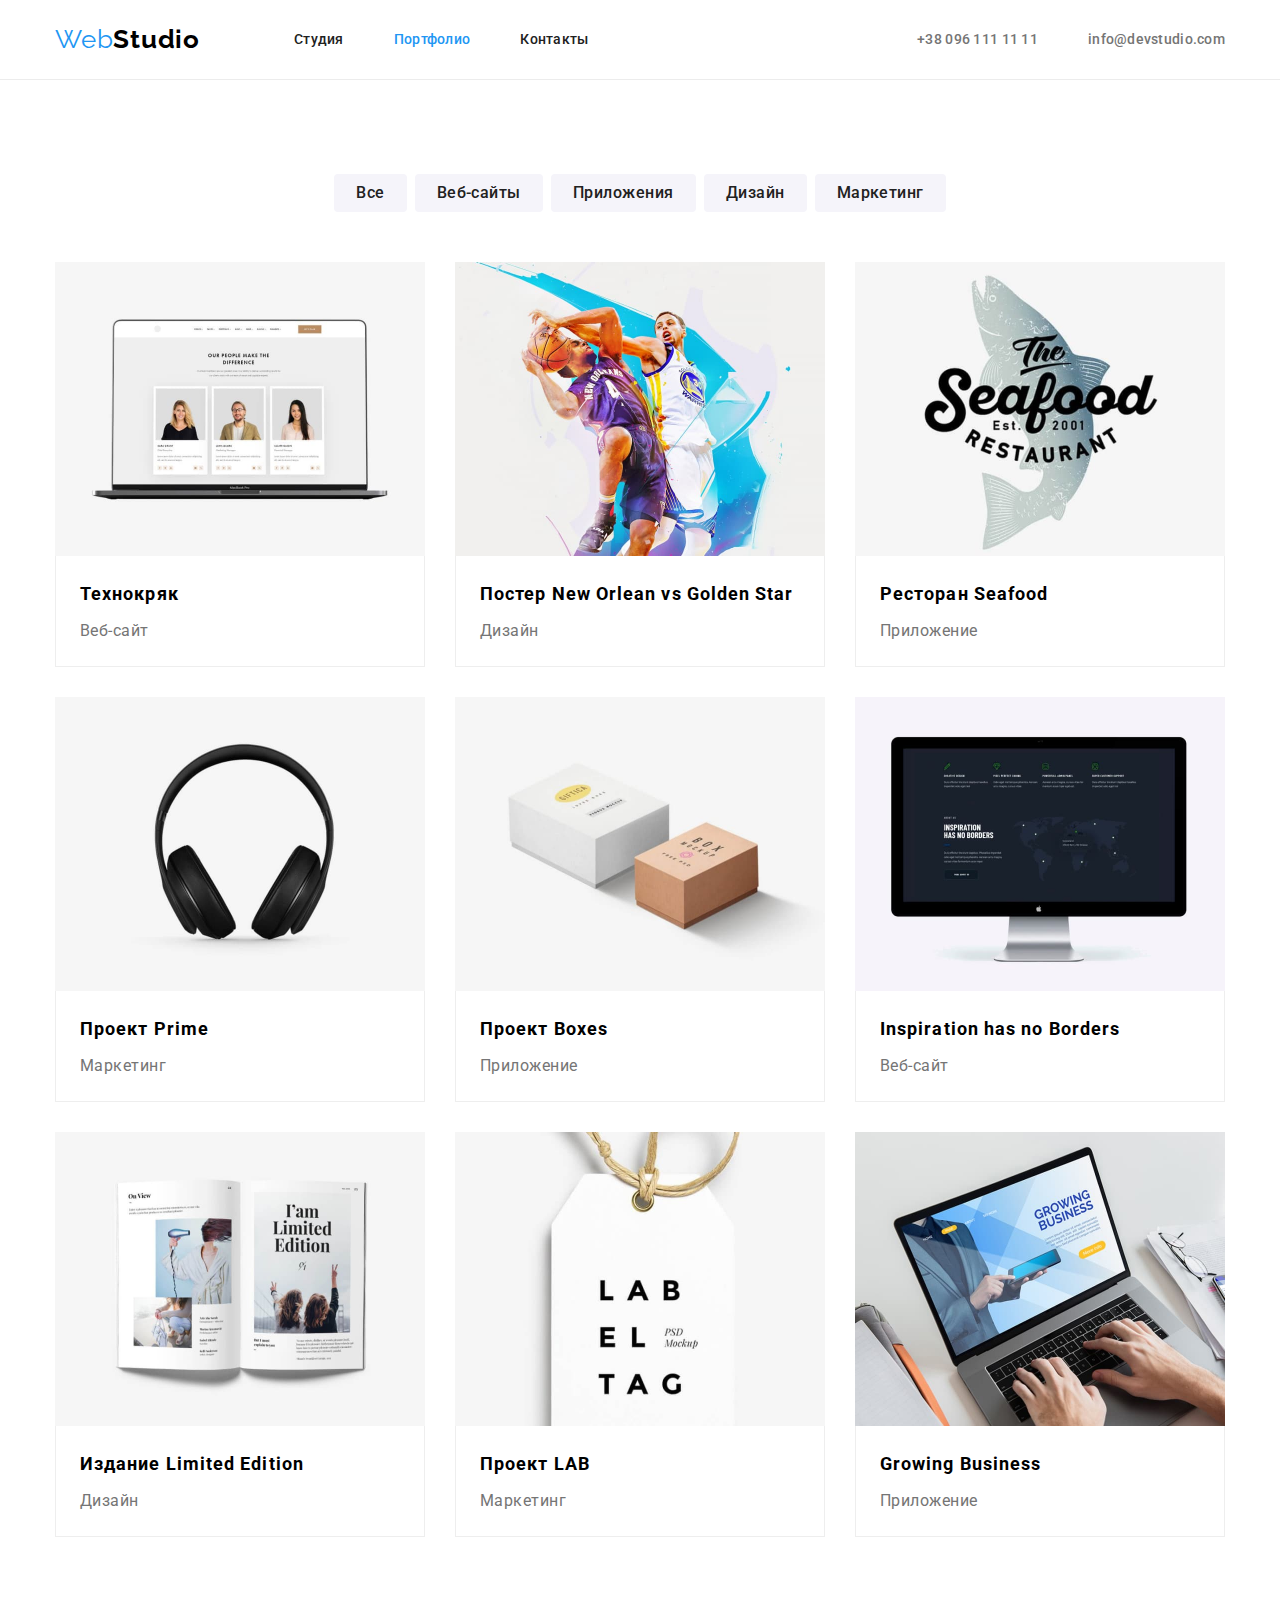
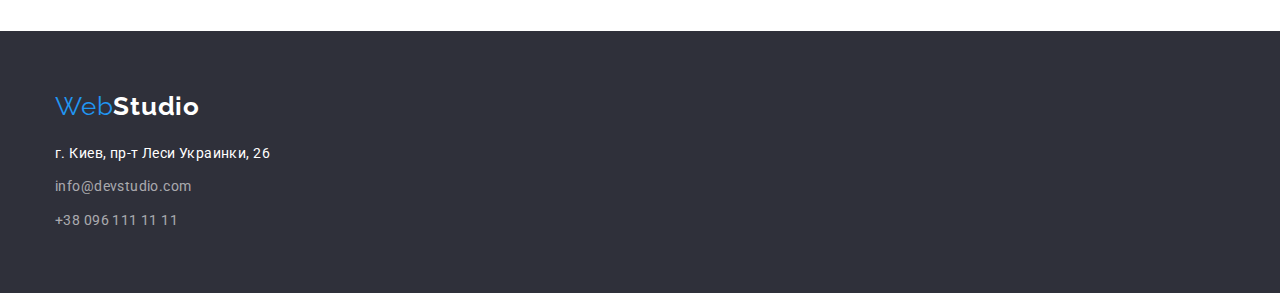
==== portfolio.html @ f8a1d0ba "HW-04 Начало" ====
<!DOCTYPE html>
<html lang="en">
  <head>
    <meta charset="UTF-8" />
    <meta http-equiv="X-UA-Compatible" content="IE=edge" />
    <meta name="viewport" content="width=device-width, initial-scale=1.0" />
    <title>Document</title>
    <link
      href="https://fonts.googleapis.com/css2?family=Raleway:wght@700&family=Roboto:wght@400;500;700;900&display=swap"
      rel="stylesheet"
    />
    <link rel="stylesheet" href="https://cdnjs.cloudflare.com/ajax/libs/modern-normalize/1.1.0/modern-normalize.min.css">
    <link rel="stylesheet" href="./css/style.css" />
  </head>

  <body class="page">
    <!-- Top line (Header) -->
    <header class="header">
      <div class="container flex">
        <nav class="flex">
          <a href="#" class="logo nounderline">Web<span class="logo-black">Studio</span></a>
          <ul class="site-nav list flex">
            <li><a href="./index.html" class="link nounderline">Студия</a></li>
            <li><a href="./portfolio.html" class="link current nounderline">Портфолио</a></li>
            <li><a href="#footer" class="link nounderline">Контакты</a></li>
          </ul>
        </nav>
        <ul class="header-contacts list flex">
          <li><a href="tel:380961111111" class="contact nounderline">+38 096 111 11 11</a></li>
          <li>
            <a href="mailto:info@devstudio.com" class="contact nounderline">info@devstudio.com</a>
          </li>
        </ul>
      </div>
    </header>

    <!-- Main content -->
    <main>
      <!-- Buttons on top -->
      <section class="section">
        <div class="container">
          <ul class="filters list flex">
            <li>
              <button type="button" class="button">Все</button>
            </li>
            <li>
              <button type="button" class="button">Веб-сайты</button>
            </li>
            <li>
              <button type="button" class="button">Приложения</button>
            </li>
            <li>
              <button type="button" class="button">Дизайн</button>
            </li>
            <li>
              <button type="button" class="button">Маркетинг</button>
            </li>
          </ul>
        
        <!-- Projecs  -->
        
          <ul class="card-set list flex">
            <li class="item">
              <a href="#" class="project nounderline">
                <img src="./images/tehnokrak.jpg" alt="Технокряк" width="370" class="image"/>
                <div class="project-name">
                  <h2 class="projects-title">Технокряк</h2>
                  <p class="projects-description">Веб-сайт</p>
                </div>
              </a>
            </li>
            <li class="item">
              <a href="#" class="project nounderline">
                <img src="./images/new-orlean.jpg" alt="Постер New Orlean vs Golden Star" width="370" class="image"/>
                <div class="project-name">
                  <h2 class="projects-title">Постер New Orlean vs Golden Star</h2>
                  <p class="projects-description">Дизайн</p>
                </div>
              </a>
            </li>
            <li class="item">
              <a href="#" class="project nounderline">
                <img src="./images/seafood.jpg" alt="Ресторан Seafood" width="370" class="image"/>
                <div class="project-name">
                  <div>
                    <h2 class="projects-title">Ресторан Seafood</h2>
                    <p class="projects-description">Приложение</p>
                  </div>
                </div>
              </a>
            </li>
            <li class="item">
              <a href="#" class="project nounderline">
                <img src="./images/prime.jpg" alt="Проект Prime" width="370" class="image"/>
                <div class="project-name">
                  <h2 class="projects-title">Проект Prime</h2>
                  <p class="projects-description">Маркетинг</p>
                </div>
              </a>
            </li>
            <li class="item">
              <a href="#" class="project nounderline">
                <img src="./images/boxes.jpg" alt="Проект Boxes" width="370" class="image"/>
                <div class="project-name">
                  <h2 class="projects-title">Проект Boxes</h2>
                  <p class="projects-description">Приложение</p>
                </div>
              </a>
            </li>
            <li class="item">
              <a href="#" class="project nounderline">
                <img src="./images/inspirion.jpg" alt="Inspiration has no Borders" width="370" class="image"/>
                <div class="project-name">
                  <h2 class="projects-title">Inspiration has no Borders</h2>
                  <p class="projects-description">Веб-сайт</p>
                </div>
              </a>
            </li>
            <li class="item">
              <a href="#" class="project nounderline">
                <img src="./images/limited-edition.jpg" alt="Издание Limited Edition" width="370" class="image"/>
                <div class="project-name">
                  <h2 class="projects-title">Издание Limited Edition</h2>
                  <p class="projects-description">Дизайн</p>
                </div>
              </a>
            </li>
            <li class="item">
              <a href="#" class="project nounderline">
                <img src="./images/lab.jpg" alt="Проект LAB" width="370" class="image"/>
                <div class="project-name">
                  <h2 class="projects-title">Проект LAB</h2>
                  <p class="projects-description">Маркетинг</p>
                </div>
              </a>
            </li>
            <li class="item">
              <a href="#" class="project nounderline">
                <img src="./images/growing-business.jpg" alt="Growing Business" width="370" class="image"/>
                <div class="project-name">
                  <h2 class="projects-title">Growing Business</h2>
                  <p class="projects-description">Приложение</p>
                </div>
              </a>
            </li>
          </ul>
        </div>
        
      </section>


      
    </main>

    <!-- Bottom section (Footer)-->
    <footer class="footer">
      <div class="container">
        <a href="#" class="logo nounderline">Web<span class="logo-white">Studio</span></a>
        <address>
          <ul class="footer-contacts list">
            <li>
              <a href="https://goo.gl/maps/EXekWtUb8diJgZ9C8" target="_blank" rel="noopener noreferrer" class="adress nounderline">г. Киев, пр-т Леси Украинки, 26</a>
            </li>
            <li>
              <a href="mailto:info@devstudio.com" class="contact nounderline">info@devstudio.com</a>
            </li>
            <li><a href="tel:380961111111" class="contact nounderline">+38 096 111 11 11</a></li>
          </ul>
        </address>
      </div>
    </footer>
  
  </body>
</html>
---- css/style.css ----
/* 
Text color
#757575 - primary color (text)
#212121 - secondary color (title) 

#000000 - webstudio + adress + H1 + text button
#2196F3 - links 
rgba(255, 255, 255, 0.6) - tel+email in footer

Background color
#E5E5E5 - primary background
#F5F4FA - secondary background
*/
:root {
  --primary-text-color: #757575;
  --title-text-color: #212121;
  --links-color: #2196f3;
  --contacts-footer-color: rgba(255, 255, 255, 0.6);
  --white-text-color: #ffffff;
  --black-text-color: #000000;

  --white-background-color: #ffffff;
  --footer-hero-background: #2f303a;
  --primary-background: #e5e5e5;
  --secondary-background: #f5f4fa;
}

.page {
  background-color: #ffffff;
  color: var(--primary-text-color);
  font-family: Roboto, 'sans-serif';
}

.list {
  padding: 0;
  margin: 0;
  list-style: none;
}

.nounderline {
  text-decoration: none;
}

.container{
  width: 1200px;
  padding-left: 15px;
  padding-right: 15px ;
  margin: 0 auto;
}

.flex{
  display: flex;
  align-items: center;
}

.image {
  display: block;
}

.visually-hidden {
  position: absolute;
  width: 1px;
  height: 1px;
  margin: -1px;
  border: 0;
  padding: 0;

  white-space: nowrap;
  clip-path: inset(100%);
  clip: rect(0 0 0 0);
  overflow: hidden;
}

/* marking header */

.header {
  border-bottom: 1px solid #ECECEC;
  padding-top: 24px;
  padding-bottom: 24px;
}

.logo {
  color: var(--links-color);
  font-family: Raleway;
  font-weight: normal;
  font-size: 26px;
  line-height: 1.19;
  letter-spacing: 0.03em;
  margin-right: 94px;
}

.logo-black {
  color: var(--black-text-color);
  font-family: Raleway;
  font-weight: bold;
  font-size: 26px;
  line-height: 1.19;
  letter-spacing: 0.03em;
}

.logo-white {
  color: var(--white-text-color);
  font-family: Raleway;
  font-weight: bold;
  font-size: 26px;
  line-height: 1.19;
  letter-spacing: 0.03em;
}

.site-nav .link {
  color: var(--title-text-color);
  font-weight: 500;
  font-size: 14px;
  line-height: 1.14;
  letter-spacing: 0.02em;
}

.site-nav li:not(:last-child) {
  margin-right: 50px;
}

.site-nav .link:hover,
.site-nav .link:focus {
  color: var(--links-color);
  font-weight: 500;
  font-size: 14px;
  line-height: 1.14;
  letter-spacing: 0.02em;
}

.site-nav .link.current {
  color: var(--links-color);
  font-weight: 500;
  font-size: 14px;
  line-height: 1.14;
  letter-spacing: 0.02em;
}

.header-contacts {
  margin-left: auto;
}

.header-contacts .contact {
  color: var(--primary-text-color);
  font-weight: 500;
  font-size: 14px;
  line-height: 16px;
  letter-spacing: 0.02em;
}

.header-contacts li:not(:first-child) {
  margin-left: 50px;
}

.header-contacts .contact:hover,
.header-contacts .contact:focus {
  margin: 0;
  color: var(--links-color);
  font-weight: 500;
  font-size: 14px;
  line-height: 16px;
  letter-spacing: 0.02em;
}


/* Hero */

.hero {
  background-color: var(--footer-hero-background);
  padding-top: 200px;
  padding-bottom: 200px;

  /* flex-direction: column; */
}

.hero-title {
  margin: 0 auto;
  margin-top: 0;
  margin-bottom: 30px;
  width: 696px;
  color: var(--white-text-color);
  font-weight: 900;
  font-size: 44px;
  line-height: 1.36;
  text-align: center;
  letter-spacing: 0.06em;
  text-transform: uppercase;
}

.hero-button {
  display: block;
  margin: 0 auto;
  color: var(--white-background-color);
  background-color: var(--links-color);
  border: none;
  font-family: inherit;
  font-weight: bold;
  font-size: 16px;
  line-height: 1.87;
  text-align: center;
  letter-spacing: 0.06em;
  padding-top: 10px;
  padding-right: 22px;
  padding-bottom: 10px;
  padding-left: 22px;
  border-radius: 4px;
  
}

/* Section */

.section {
  padding-top: 94px;
  padding-bottom: 94px;
}

/* Feature */
.section.feature {
  padding-bottom: 0px;
}

.feature-list > li {
  width: 270px;
}

.feature-list > li:not(:last-child) {
margin-right: 30px;
justify-content: space-around;
}

.feature-list .title {
  margin: 0;
  margin-bottom: 10px;
  color: var(--title-text-color);
  font-weight: bold;
  font-size: 14px;
  line-height: 1.14;
  letter-spacing: 0.03em;
  text-transform: uppercase;
}
.feature-list .description {
  margin: 0;
  color: var(--primary-text-color);
  font-size: 14px;
  line-height: 1.71;
  letter-spacing: 0.03em;
}

/* What we are doing */
.section-title {
  margin: 0;
  margin-bottom: 50px;
  color: var(--title-text-color);
  font-weight: bold;
  font-size: 36px;
  line-height: 1.16;
  text-align: center;
  letter-spacing: 0.03em;
}

.we-doing li {
  width: 370px;  
}

.we-doing li:not(:last-child) {
  margin-right: 30px;
}

/* Team  */
.team{
  background-color: var(--secondary-background);
}

.workers li{
  background-color: #ffffff;
  text-align: center;
  width: 270px;
}

.workers li:not(:last-child) {
  margin-right: 30px;
}

.worker {
  padding: 30px 32px 30px 32px;
}

.worker .name {
  margin: 0;
  color: var(--title-text-color);
  font-weight: 500;
  font-size: 16px;
  line-height: 1.19;
  letter-spacing: 0.03em;
  padding-bottom: 10px;
}
.worker .profession {
  margin: 0;
  color: var(--primary-text-color);
  font-size: 16px;
  line-height: 1.19;
  letter-spacing: 0.03em;
}

/* Footer */
.footer {
  background-color: var(--footer-hero-background);
  padding-top: 60px;
  padding-bottom: 60px;
}

.footer .logo {
  display: block;
  margin-bottom: 20px;
  margin-right: 0;
}

.footer-contacts .adress {
  color: var(--white-text-color);
  font-style: normal;
  font-size: 14px;
  line-height: 1.71;
  letter-spacing: 0.03em;
}

.footer-contacts li:not(:last-child) {
  margin-bottom: 10px;
}

.footer-contacts .adress:hover,
.footer-contacts .adress:focus {
  color: var(--links-color);
  font-style: normal;
  font-size: 14px;
  line-height: 1.71;
  letter-spacing: 0.03em;
}

.footer-contacts .contact {
  color: var(--contacts-footer-color);
  font-style: normal;
  font-size: 14px;
  line-height: 1.71;
  letter-spacing: 0.03em;
}

.footer-contacts .contact:hover,
.footer-contacts .contact:focus {
  color: var(--links-color);
  font-style: normal;
  font-size: 14px;
  line-height: 1.71;
  letter-spacing: 0.03em;
}
/* ------------------------------------------ */
/* Portfolio */
/* ------------------------------------------ */

/* Filters button */

.filters {
  justify-content: center;
  margin-bottom: 50px;
}

.filters .button {
  color: var(--title-text-color);
  background-color: var(--secondary-background);
  border: none;
  font-family: inherit;
  font-weight: 500;
  font-size: 16px;
  line-height: 1.62;
  letter-spacing: 0.03em;
  cursor: pointer;
  padding: 6px 22px 6px 22px;
  border-radius: 4px;
}

.filters li:not(:last-child) {
  margin-right: 8px;
}

.filters .button:hover,
.filters .button:focus {
  color: var(--white-text-color);
  background-color: var(--links-color);
  border: none;
  font-family: inherit;
  font-weight: 500;
  font-size: 16px;
  line-height: 1.62;
  letter-spacing: 0.03em;
  cursor: pointer;

}

.project-name {
  padding: 20px 24px 20px 24px;
  border-right: 1px solid #eeeeee;
  border-bottom: 1px solid #eeeeee;
  border-left: 1px solid #eeeeee;
}

.projects-title {
  margin: 0;
  color: var(--black-text-color);
  font-weight: 700;
  font-size: 18px;
  line-height: 2;
  letter-spacing: 0.06em;
  margin-bottom: 4px;
}

.projects-description {
  margin: 0;
  color: var(--primary-text-color);
  font-size: 16px;
  line-height: 1.87;
  letter-spacing: 0.03em;
} 

.card-set {
  display: flex;
  flex-wrap: wrap;
  margin-left: -30px;
  margin-top: -30px;
}

.item {
  max-width: 370px;
  padding: 0px;
  margin-left: 30px;
  margin-top: 30px;
  flex-basis: calc((100% - 90px) / 3);
  background-color: #ffffff;
}
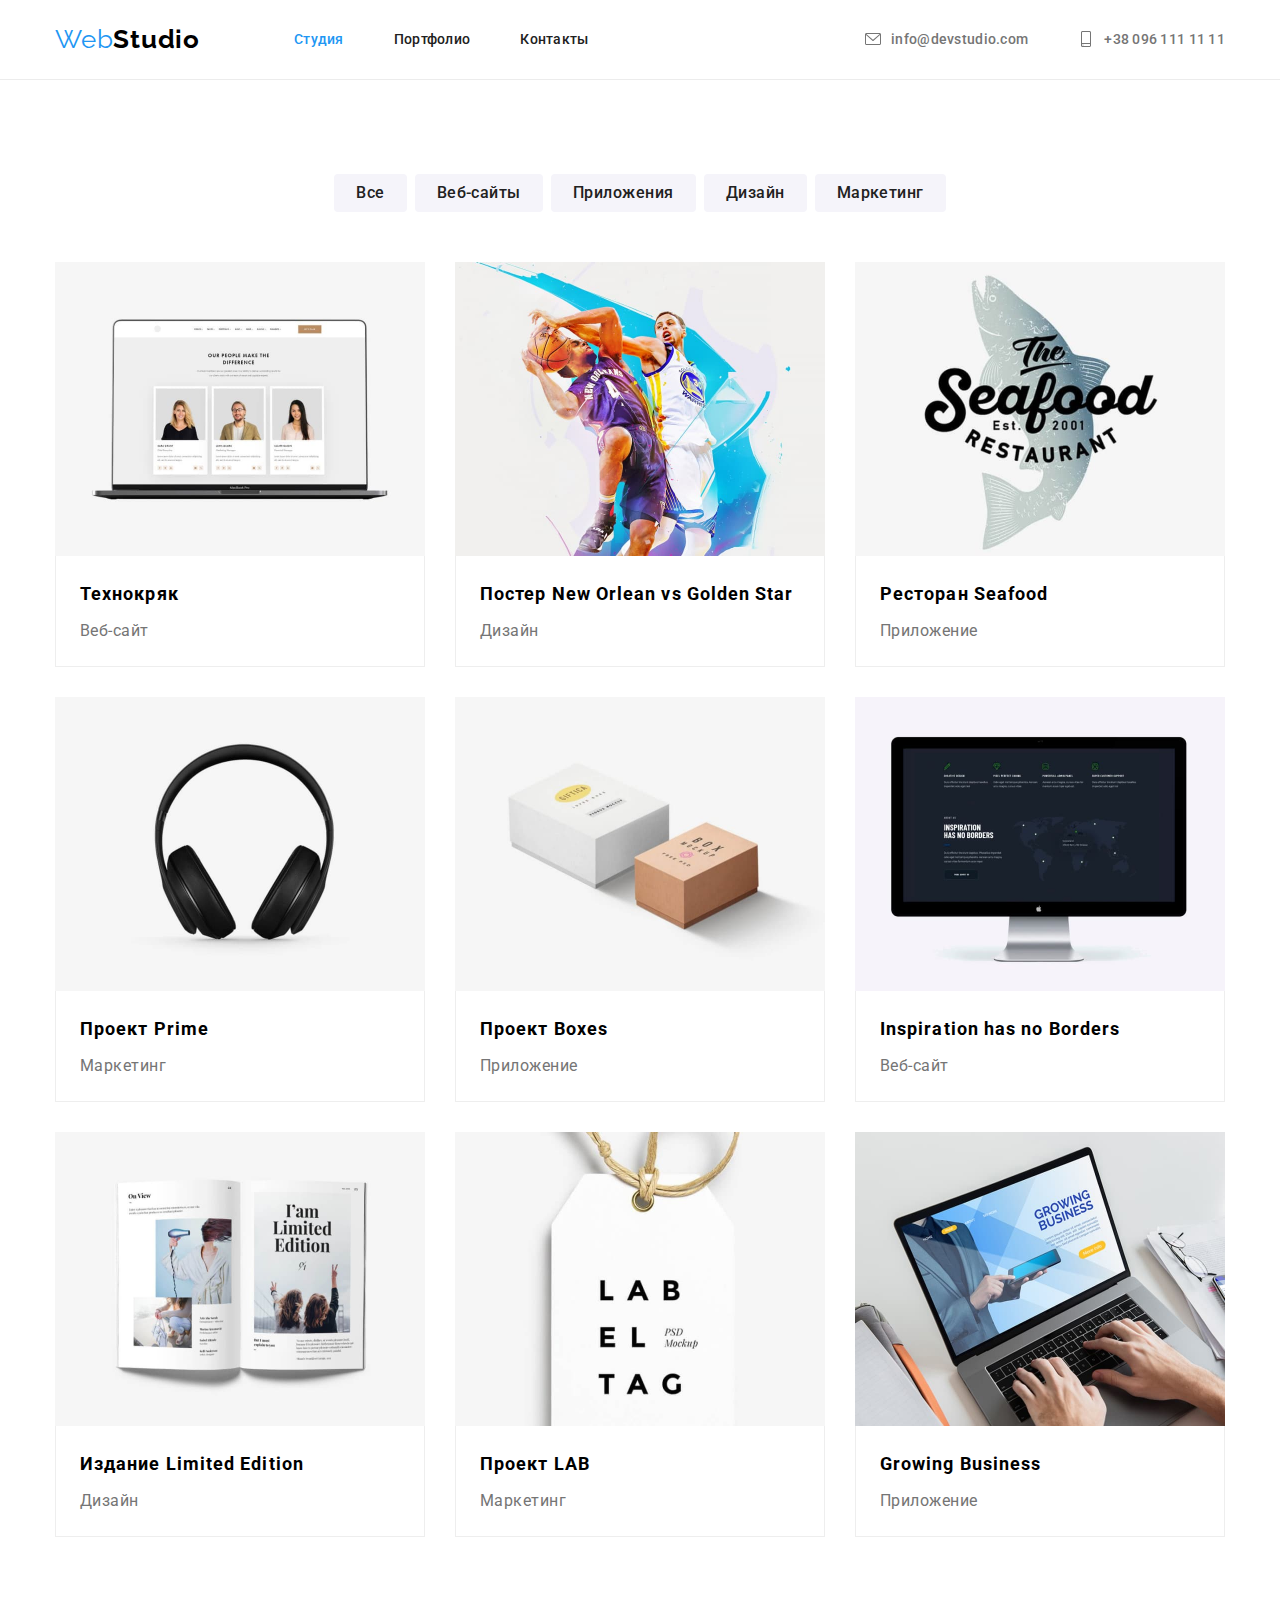
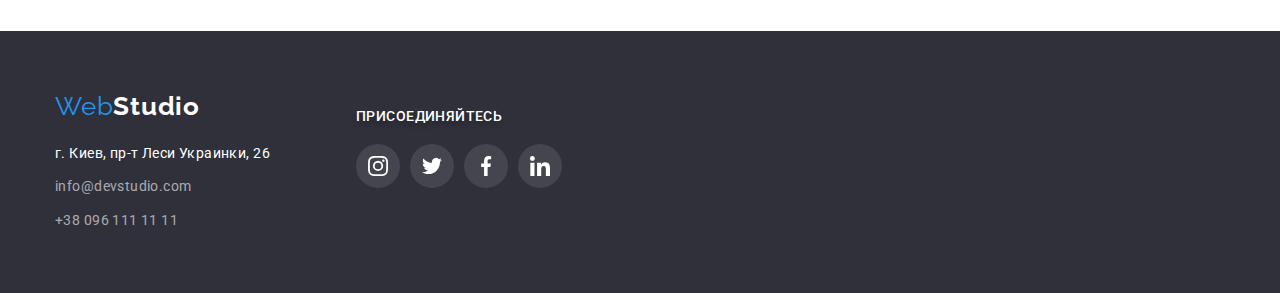
==== commit 89c8bf7f: "HW-04 Первая попытка" ====
--- a/portfolio.html
+++ b/portfolio.html
@@ -9,7 +9,10 @@
       href="https://fonts.googleapis.com/css2?family=Raleway:wght@700&family=Roboto:wght@400;500;700;900&display=swap"
       rel="stylesheet"
     />
-    <link rel="stylesheet" href="https://cdnjs.cloudflare.com/ajax/libs/modern-normalize/1.1.0/modern-normalize.min.css">
+    <link
+      rel="stylesheet"
+      href="https://cdnjs.cloudflare.com/ajax/libs/modern-normalize/1.1.0/modern-normalize.min.css"
+    />
     <link rel="stylesheet" href="./css/style.css" />
   </head>
 
@@ -20,15 +23,27 @@
         <nav class="flex">
           <a href="#" class="logo nounderline">Web<span class="logo-black">Studio</span></a>
           <ul class="site-nav list flex">
-            <li><a href="./index.html" class="link nounderline">Студия</a></li>
-            <li><a href="./portfolio.html" class="link current nounderline">Портфолио</a></li>
+            <li><a href="./index.html" class="link current nounderline">Студия</a></li>
+            <li><a href="./portfolio.html" class="link nounderline">Портфолио</a></li>
             <li><a href="#footer" class="link nounderline">Контакты</a></li>
           </ul>
         </nav>
         <ul class="header-contacts list flex">
-          <li><a href="tel:380961111111" class="contact nounderline">+38 096 111 11 11</a></li>
-          <li>
-            <a href="mailto:info@devstudio.com" class="contact nounderline">info@devstudio.com</a>
+          <li class="flex">
+            <a href="tel:380961111111" class="contact flex nounderline">
+              <svg class="cont-icon flex" width="16" height="16">
+                <use href="./images/icon.svg#envelope"></use>
+              </svg>
+              info@devstudio.com
+            </a>
+          </li>
+          <li class="flex">
+            <a href="mailto:info@devstudio.com" class="contact flex nounderline">
+              <svg class="cont-icon flex" width="16" height="16">
+                <use href="./images/icon.svg#smartphone"></use>
+              </svg>
+              +38 096 111 11 11
+            </a>
           </li>
         </ul>
       </div>
@@ -56,13 +71,13 @@
               <button type="button" class="button">Маркетинг</button>
             </li>
           </ul>
-        
-        <!-- Projecs  -->
-        
+
+          <!-- Projecs  -->
+
           <ul class="card-set list flex">
             <li class="item">
               <a href="#" class="project nounderline">
-                <img src="./images/tehnokrak.jpg" alt="Технокряк" width="370" class="image"/>
+                <img src="./images/tehnokrak.jpg" alt="Технокряк" width="370" class="image" />
                 <div class="project-name">
                   <h2 class="projects-title">Технокряк</h2>
                   <p class="projects-description">Веб-сайт</p>
@@ -71,7 +86,12 @@
             </li>
             <li class="item">
               <a href="#" class="project nounderline">
-                <img src="./images/new-orlean.jpg" alt="Постер New Orlean vs Golden Star" width="370" class="image"/>
+                <img
+                  src="./images/new-orlean.jpg"
+                  alt="Постер New Orlean vs Golden Star"
+                  width="370"
+                  class="image"
+                />
                 <div class="project-name">
                   <h2 class="projects-title">Постер New Orlean vs Golden Star</h2>
                   <p class="projects-description">Дизайн</p>
@@ -80,7 +100,7 @@
             </li>
             <li class="item">
               <a href="#" class="project nounderline">
-                <img src="./images/seafood.jpg" alt="Ресторан Seafood" width="370" class="image"/>
+                <img src="./images/seafood.jpg" alt="Ресторан Seafood" width="370" class="image" />
                 <div class="project-name">
                   <div>
                     <h2 class="projects-title">Ресторан Seafood</h2>
@@ -91,7 +111,7 @@
             </li>
             <li class="item">
               <a href="#" class="project nounderline">
-                <img src="./images/prime.jpg" alt="Проект Prime" width="370" class="image"/>
+                <img src="./images/prime.jpg" alt="Проект Prime" width="370" class="image" />
                 <div class="project-name">
                   <h2 class="projects-title">Проект Prime</h2>
                   <p class="projects-description">Маркетинг</p>
@@ -100,7 +120,7 @@
             </li>
             <li class="item">
               <a href="#" class="project nounderline">
-                <img src="./images/boxes.jpg" alt="Проект Boxes" width="370" class="image"/>
+                <img src="./images/boxes.jpg" alt="Проект Boxes" width="370" class="image" />
                 <div class="project-name">
                   <h2 class="projects-title">Проект Boxes</h2>
                   <p class="projects-description">Приложение</p>
@@ -109,7 +129,12 @@
             </li>
             <li class="item">
               <a href="#" class="project nounderline">
-                <img src="./images/inspirion.jpg" alt="Inspiration has no Borders" width="370" class="image"/>
+                <img
+                  src="./images/inspirion.jpg"
+                  alt="Inspiration has no Borders"
+                  width="370"
+                  class="image"
+                />
                 <div class="project-name">
                   <h2 class="projects-title">Inspiration has no Borders</h2>
                   <p class="projects-description">Веб-сайт</p>
@@ -118,7 +143,12 @@
             </li>
             <li class="item">
               <a href="#" class="project nounderline">
-                <img src="./images/limited-edition.jpg" alt="Издание Limited Edition" width="370" class="image"/>
+                <img
+                  src="./images/limited-edition.jpg"
+                  alt="Издание Limited Edition"
+                  width="370"
+                  class="image"
+                />
                 <div class="project-name">
                   <h2 class="projects-title">Издание Limited Edition</h2>
                   <p class="projects-description">Дизайн</p>
@@ -127,7 +157,7 @@
             </li>
             <li class="item">
               <a href="#" class="project nounderline">
-                <img src="./images/lab.jpg" alt="Проект LAB" width="370" class="image"/>
+                <img src="./images/lab.jpg" alt="Проект LAB" width="370" class="image" />
                 <div class="project-name">
                   <h2 class="projects-title">Проект LAB</h2>
                   <p class="projects-description">Маркетинг</p>
@@ -136,7 +166,12 @@
             </li>
             <li class="item">
               <a href="#" class="project nounderline">
-                <img src="./images/growing-business.jpg" alt="Growing Business" width="370" class="image"/>
+                <img
+                  src="./images/growing-business.jpg"
+                  alt="Growing Business"
+                  width="370"
+                  class="image"
+                />
                 <div class="project-name">
                   <h2 class="projects-title">Growing Business</h2>
                   <p class="projects-description">Приложение</p>
@@ -145,30 +180,68 @@
             </li>
           </ul>
         </div>
-        
       </section>
-
-
-      
     </main>
 
     <!-- Bottom section (Footer)-->
     <footer class="footer">
-      <div class="container">
-        <a href="#" class="logo nounderline">Web<span class="logo-white">Studio</span></a>
-        <address>
-          <ul class="footer-contacts list">
-            <li>
-              <a href="https://goo.gl/maps/EXekWtUb8diJgZ9C8" target="_blank" rel="noopener noreferrer" class="adress nounderline">г. Киев, пр-т Леси Украинки, 26</a>
-            </li>
-            <li>
-              <a href="mailto:info@devstudio.com" class="contact nounderline">info@devstudio.com</a>
-            </li>
-            <li><a href="tel:380961111111" class="contact nounderline">+38 096 111 11 11</a></li>
-          </ul>
-        </address>
+      <div class="container flex">
+        <div class="logo-contact">
+          <a href="#" class="logo nounderline">Web<span class="logo-white">Studio</span></a>
+          <address>
+            <ul class="footer-contacts list">
+              <li>
+                <a
+                  href="https://goo.gl/maps/EXekWtUb8diJgZ9C8"
+                  target="_blank"
+                  rel="noopener noreferrer"
+                  class="adress nounderline"
+                  >г. Киев, пр-т Леси Украинки, 26</a
+                >
+              </li>
+              <li>
+                <a href="mailto:info@devstudio.com" class="contact nounderline"
+                  >info@devstudio.com</a
+                >
+              </li>
+              <li><a href="tel:380961111111" class="contact nounderline">+38 096 111 11 11</a></li>
+            </ul>
+          </address>
+        </div>
+        <div class="welcome">
+          <h3 class="welcome-title">Присоединяйтесь</h3>
+          <ul class="welcome-list flex list">
+            <li class="welcome-social">
+              <a href="" class="welcome-link">
+                <svg class="welcome-icon">
+                  <use href="./images/icon.svg#instagram"></use>
+                </svg>
+              </a>
+            </li>
+            <li class="welcome-social">
+              <a href="" class="welcome-link">
+                <svg class="welcome-icon">
+                  <use href="./images/icon.svg#twitter"></use>
+                </svg>
+              </a>
+            </li>
+            <li class="welcome-social">
+              <a href="" class="welcome-link">
+                <svg class="welcome-icon">
+                  <use href="./images/icon.svg#facebook"></use>
+                </svg>
+              </a>
+            </li>
+            <li class="welcome-social">
+              <a href="" class="welcome-link">
+                <svg class="welcome-icon">
+                  <use href="./images/icon.svg#linkedin"></use>
+                </svg>
+              </a>
+            </li>
+          </ul>
+        </div>
       </div>
     </footer>
-  
   </body>
 </html>
--- a/css/style.css
+++ b/css/style.css
@@ -19,6 +19,8 @@
   --white-text-color: #ffffff;
   --black-text-color: #000000;
 
+  --icon-color: #afb1b8;
+
   --white-background-color: #ffffff;
   --footer-hero-background: #2f303a;
   --primary-background: #e5e5e5;
@@ -41,14 +43,14 @@
   text-decoration: none;
 }
 
-.container{
+.container {
   width: 1200px;
   padding-left: 15px;
-  padding-right: 15px ;
+  padding-right: 15px;
   margin: 0 auto;
 }
 
-.flex{
+.flex {
   display: flex;
   align-items: center;
 }
@@ -72,9 +74,8 @@
 }
 
 /* marking header */
-
 .header {
-  border-bottom: 1px solid #ECECEC;
+  border-bottom: 1px solid #ececec;
   padding-top: 24px;
   padding-bottom: 24px;
 }
@@ -138,6 +139,8 @@
 
 .header-contacts {
   margin-left: auto;
+  align-items: center;
+  align-content: center;
 }
 
 .header-contacts .contact {
@@ -160,17 +163,25 @@
   font-size: 14px;
   line-height: 16px;
   letter-spacing: 0.02em;
-}
-
+  color: var(--links-color);
+}
+
+.cont-icon {
+  /* width: 10px; */
+  height: 16px;
+  margin-right: 10px;
+  fill: currentColor;
+}
 
 /* Hero */
 
 .hero {
-  background-color: var(--footer-hero-background);
+  background-image: linear-gradient(0, rgba(47, 48, 58, 0.4), rgba(47, 48, 58, 0.4)),
+    url('../images/hero.jpg');
+  max-width: 1600px;
+  margin: 0 auto;
   padding-top: 200px;
   padding-bottom: 200px;
-
-  /* flex-direction: column; */
 }
 
 .hero-title {
@@ -204,7 +215,10 @@
   padding-bottom: 10px;
   padding-left: 22px;
   border-radius: 4px;
-  
+}
+
+.hero-button:hover {
+  background-image: linear-gradient(to right, rgba(0, 0, 0, 0.15), rgba(0, 0, 0, 0.15));
 }
 
 /* Section */
@@ -215,6 +229,18 @@
 }
 
 /* Feature */
+
+.feature-icon {
+  display: inline;
+  margin: 0;
+  width: 270px;
+  height: 120px;
+  background-color: var(--secondary-background);
+  border-radius: 4px;
+  padding: 25px 100px 25px 100px;
+  margin-bottom: 30px;
+}
+
 .section.feature {
   padding-bottom: 0px;
 }
@@ -224,8 +250,8 @@
 }
 
 .feature-list > li:not(:last-child) {
-margin-right: 30px;
-justify-content: space-around;
+  margin-right: 30px;
+  justify-content: space-around;
 }
 
 .feature-list .title {
@@ -259,7 +285,7 @@
 }
 
 .we-doing li {
-  width: 370px;  
+  width: 370px;
 }
 
 .we-doing li:not(:last-child) {
@@ -267,17 +293,17 @@
 }
 
 /* Team  */
-.team{
+.team {
   background-color: var(--secondary-background);
 }
 
-.workers li{
+.workers .worker-card {
   background-color: #ffffff;
   text-align: center;
   width: 270px;
 }
 
-.workers li:not(:last-child) {
+.workers .worker-card:not(:last-child) {
   margin-right: 30px;
 }
 
@@ -300,9 +326,140 @@
   font-size: 16px;
   line-height: 1.19;
   letter-spacing: 0.03em;
+  padding-bottom: 16px;
+}
+
+.social-links {
+  display: flex;
+  list-style: none;
+  margin: 0;
+  padding: 0;
+  justify-content: space-between;
+  align-items: center;
+}
+
+.social-links .social-link-card:not(:last-child) {
+  margin-right: 10px;
+}
+
+.social-link {
+  display: inline-flex;
+  width: 44px;
+  height: 44px;
+  justify-content: center;
+  align-items: center;
+  background-color: var(--white-background-color);
+  border-radius: 50%;
+  color: var(--icon-color);
+}
+
+.social-link:hover,
+.social-link:focus {
+  background-color: var(--links-color);
+  color: #ffffff;
+  box-shadow: 0px 4px 4px rgba(0, 0, 0, 25%);
+}
+
+.social-icon {
+  display: block;
+  padding: 0px;
+  margin-right: 0px;
+  width: 20px;
+  height: 20px;
+  fill: currentColor;
+}
+
+/* Our customers */
+.customers-list {
+  display: flex;
+  list-style: none;
+  margin: 0;
+  padding: 0;
+  justify-content: space-between;
+  align-items: center;
+}
+
+.customer {
+  display: flex;
+  justify-content: center;
+  align-items: center;
+}
+
+.customer:not(:last-child) {
+  margin-right: 30px;
+}
+
+.customer-link {
+  display: flex;
+  width: 170px;
+  height: 92px;
+  justify-content: center;
+  align-items: center;
+  color: var(--icon-color);
+  border: 1px solid var(--icon-color);
+  border-radius: 4px;
+}
+
+.customer-link:hover,
+.customer-link:focus {
+  color: var(--links-color);
+  border: 1px solid var(--links-color);
+}
+
+.customer-icon {
+  display: flex;
+  padding: 0;
+  margin: 0;
+  height: 106px;
+  fill: currentColor;
 }
 
 /* Footer */
+.welcome {
+  margin: 0;
+  padding: 12px 0 40px 0;
+}
+
+.welcome-title {
+  margin: 0 0 20px 0;
+  padding: 0;
+  font-style: normal;
+  font-weight: 500;
+  font-size: 14px;
+  line-height: 16px;
+  letter-spacing: 0.03em;
+  text-transform: uppercase;
+  color: var(--white-text-color);
+  text-shadow: 0px 4px 4px rgba(0, 0, 0, 0.25);
+}
+
+.welcome-social:not(:last-child) {
+  margin-right: 10px;
+}
+
+.welcome-link {
+  display: flex;
+  width: 44px;
+  height: 44px;
+  justify-content: center;
+  align-items: center;
+  color: var(--white-text-color);
+  background-color: rgba(255, 255, 255, 0.1);
+  border-radius: 50%;
+}
+
+.welcome-link:hover,
+.welcome-link:focus {
+  background-color: var(--links-color);
+}
+
+.welcome-icon {
+  display: flex;
+  width: 20px;
+  height: 20px;
+  fill: currentColor;
+}
+
 .footer {
   background-color: var(--footer-hero-background);
   padding-top: 60px;
@@ -312,7 +469,7 @@
 .footer .logo {
   display: block;
   margin-bottom: 20px;
-  margin-right: 0;
+  margin-right: 156px;
 }
 
 .footer-contacts .adress {
@@ -392,7 +549,7 @@
   line-height: 1.62;
   letter-spacing: 0.03em;
   cursor: pointer;
-
+  box-shadow: 0px 4px 4px rgba(0, 0, 0, 0.25);
 }
 
 .project-name {
@@ -418,7 +575,7 @@
   font-size: 16px;
   line-height: 1.87;
   letter-spacing: 0.03em;
-} 
+}
 
 .card-set {
   display: flex;
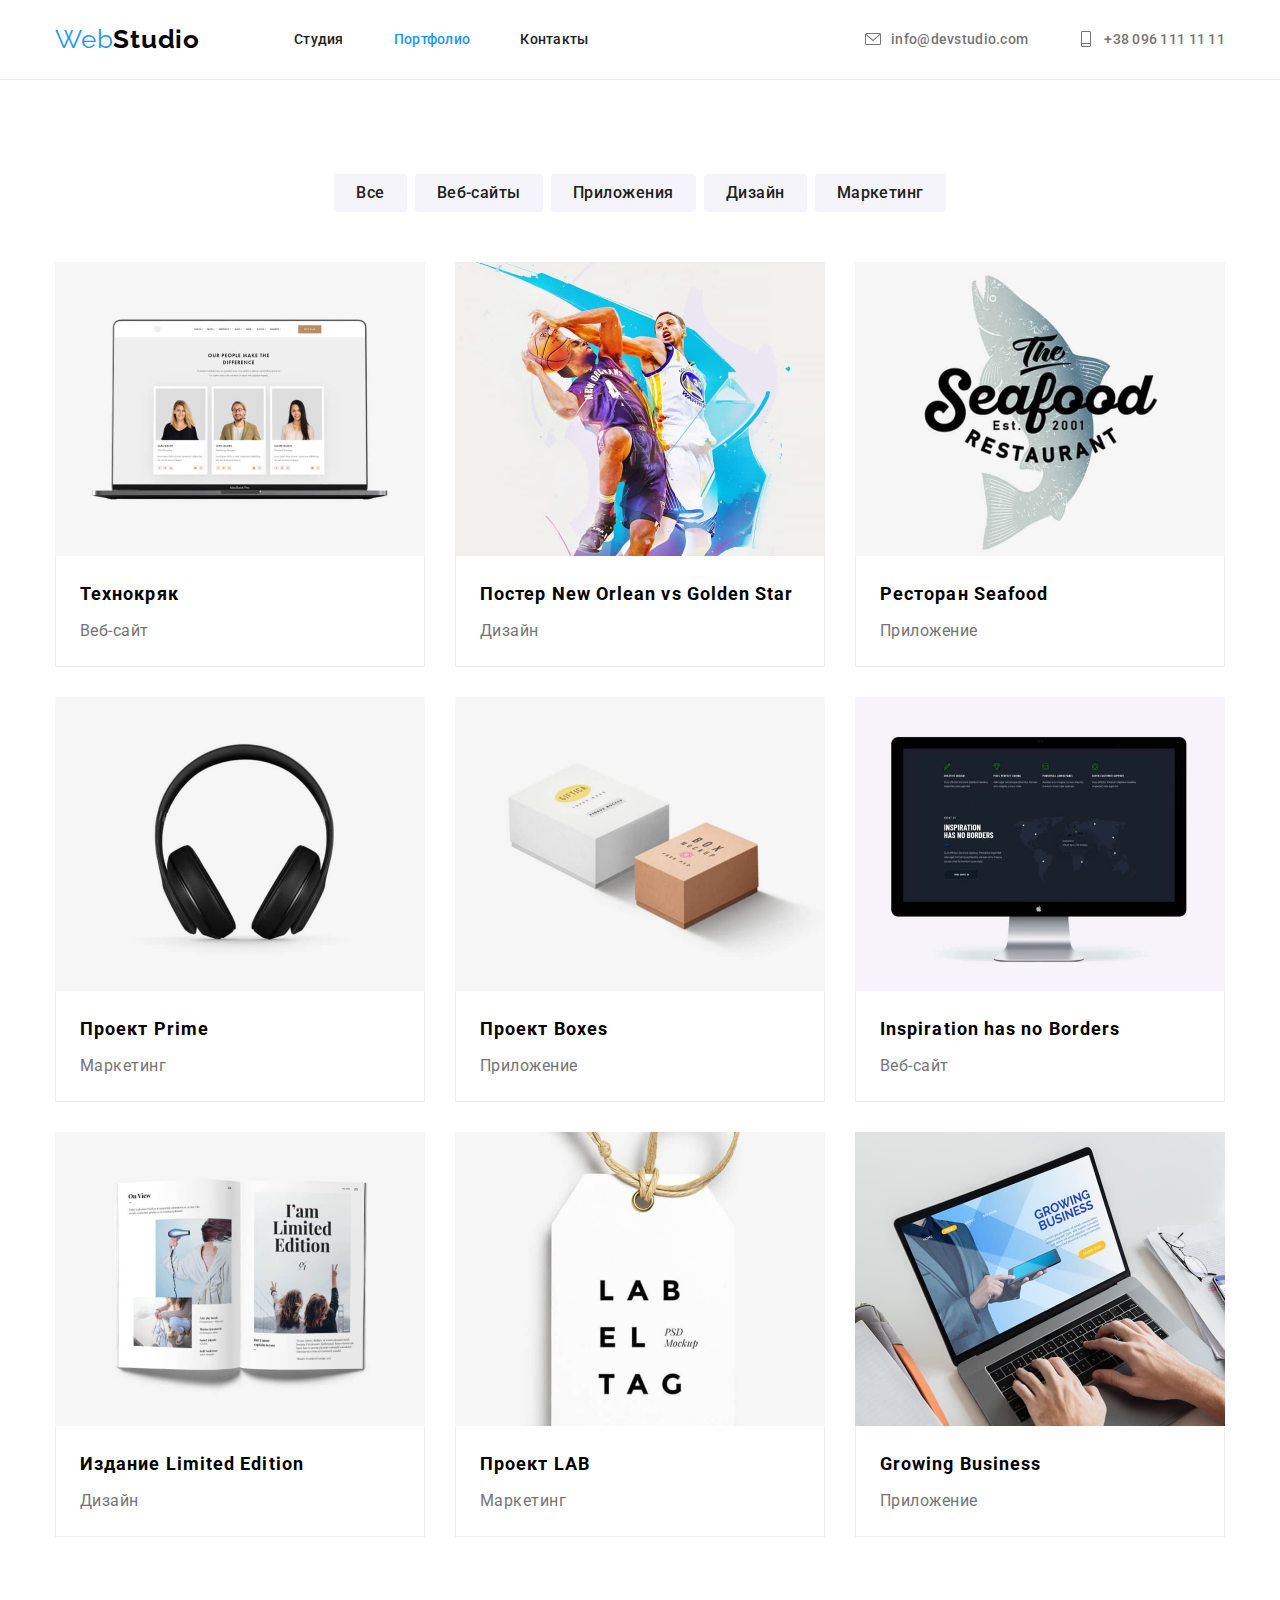
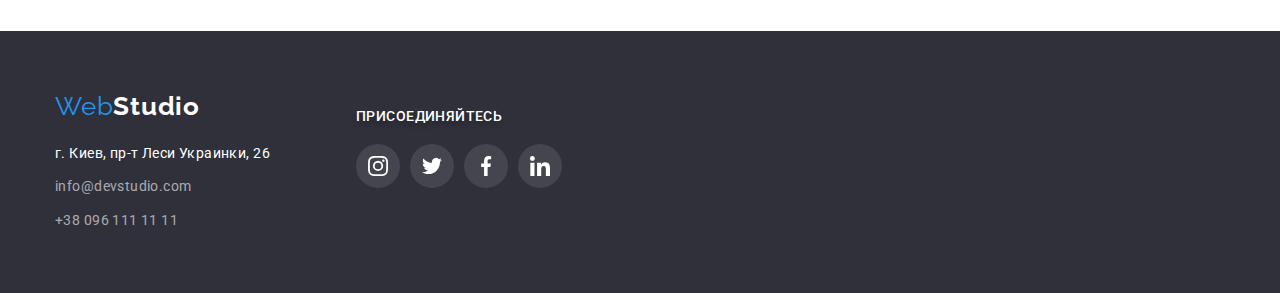
==== commit e27c6408: "HW04 - Вопросы" ====
--- a/portfolio.html
+++ b/portfolio.html
@@ -23,23 +23,23 @@
         <nav class="flex">
           <a href="#" class="logo nounderline">Web<span class="logo-black">Studio</span></a>
           <ul class="site-nav list flex">
-            <li><a href="./index.html" class="link current nounderline">Студия</a></li>
-            <li><a href="./portfolio.html" class="link nounderline">Портфолио</a></li>
+            <li><a href="./index.html" class="link nounderline">Студия</a></li>
+            <li><a href="./portfolio.html" class="link current  nounderline">Портфолио</a></li>
             <li><a href="#footer" class="link nounderline">Контакты</a></li>
           </ul>
         </nav>
         <ul class="header-contacts list flex">
-          <li class="flex">
+          <li>
             <a href="tel:380961111111" class="contact flex nounderline">
-              <svg class="cont-icon flex" width="16" height="16">
+              <svg class="cont-icon">
                 <use href="./images/icon.svg#envelope"></use>
               </svg>
               info@devstudio.com
             </a>
           </li>
-          <li class="flex">
+          <li>
             <a href="mailto:info@devstudio.com" class="contact flex nounderline">
-              <svg class="cont-icon flex" width="16" height="16">
+              <svg class="cont-icon">
                 <use href="./images/icon.svg#smartphone"></use>
               </svg>
               +38 096 111 11 11
--- a/css/style.css
+++ b/css/style.css
@@ -167,9 +167,11 @@
 }
 
 .cont-icon {
-  /* width: 10px; */
   height: 16px;
+  width: 16px;
   margin-right: 10px;
+  margin-top: 1px;
+  margin-bottom: 1px;
   fill: currentColor;
 }
 
@@ -295,12 +297,16 @@
 /* Team  */
 .team {
   background-color: var(--secondary-background);
+  box-shadow: 0px 4px 4px rgba(0, 0, 0, 0.25);
 }
 
 .workers .worker-card {
   background-color: #ffffff;
   text-align: center;
   width: 270px;
+  box-shadow: 0px 1px 3px rgba(0, 0, 0, 0.12), 0px 1px 1px rgba(0, 0, 0, 0.14),
+    0px 2px 1px rgba(0, 0, 0, 0.2);
+  border-radius: 0px 0px 4px 4px;
 }
 
 .workers .worker-card:not(:last-child) {
@@ -383,16 +389,18 @@
   display: flex;
   justify-content: center;
   align-items: center;
-}
-
-.customer:not(:last-child) {
+} 
+
+.customer .link:not(:last-child) {
   margin-right: 30px;
 }
 
 .customer-link {
-  display: flex;
+  display:flex;
   width: 170px;
   height: 92px;
+  margin: 0;
+  padding: 0;
   justify-content: center;
   align-items: center;
   color: var(--icon-color);
@@ -410,7 +418,8 @@
   display: flex;
   padding: 0;
   margin: 0;
-  height: 106px;
+  width: 106px;
+  height: 60px;
   fill: currentColor;
 }
 
@@ -592,3 +601,13 @@
   flex-basis: calc((100% - 90px) / 3);
   background-color: #ffffff;
 }
+
+.project {
+  display: block;
+}
+
+.project:hover,
+.project:focus {
+  box-shadow: 0px 1px 1px rgba(0, 0, 0, 0.12), 0px 4px 4px rgba(0, 0, 0, 0.06),
+    1px 4px 6px rgba(0, 0, 0, 0.16);
+}
